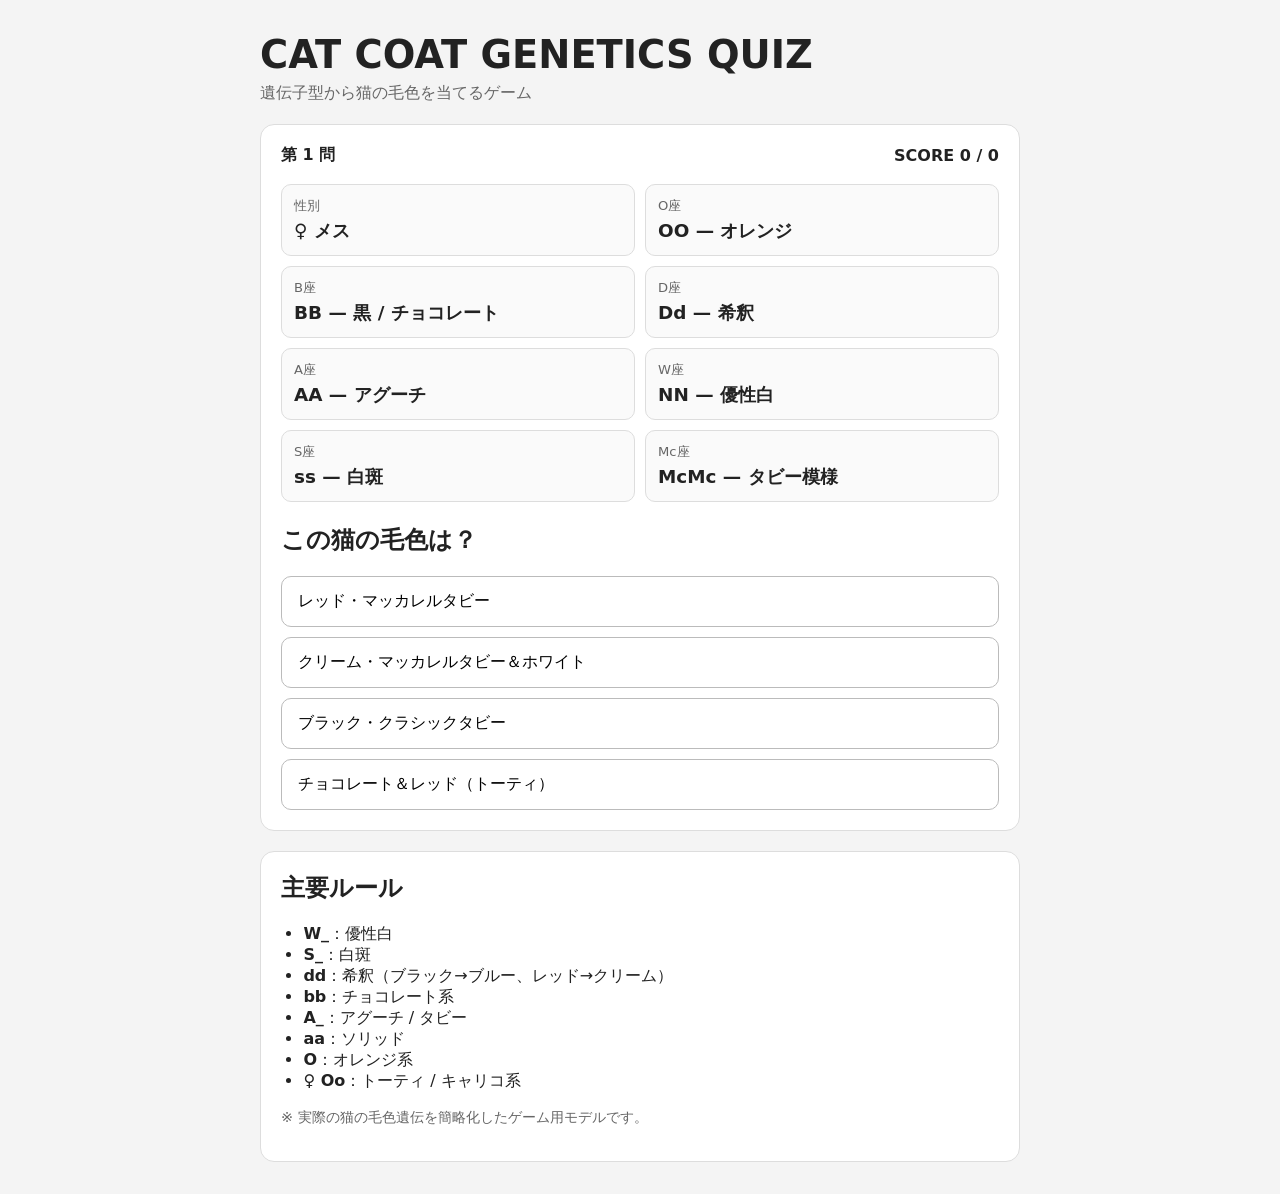
==== index.html @ fb50457b "Deploy site to GitHub Pages" ====
<!DOCTYPE html>
<html lang="ja">
<head>
  <meta charset="UTF-8" />
  <meta name="viewport" content="width=device-width, initial-scale=1.0" />
  <title>Cat Coat Genetics Quiz</title>
  <link rel="stylesheet" href="style.css" />
</head>
<body>
  <main class="app">
    <header>
      <h1>CAT COAT GENETICS QUIZ</h1>
      <p>遺伝子型から猫の毛色を当てるゲーム</p>
    </header>

    <section class="card">
      <div class="top-row">
        <div id="questionNumber" class="badge">第 1 問</div>
        <div id="score" class="score">SCORE 0 / 0</div>
      </div>

      <div id="genome" class="genome"></div>

      <h2>この猫の毛色は？</h2>
      <div id="choices" class="choices"></div>

      <section id="result" class="result hidden">
        <div id="resultTitle" class="result-title"></div>
        <div id="correctAnswer" class="correct-answer"></div>
        <h3>判定理由</h3>
        <ul id="explanation"></ul>
        <button id="nextButton" type="button">次の問題</button>
      </section>
    </section>

    <section class="rules">
      <h2>主要ルール</h2>
      <ul>
        <li><strong>W_</strong>：優性白</li>
        <li><strong>S_</strong>：白斑</li>
        <li><strong>dd</strong>：希釈（ブラック→ブルー、レッド→クリーム）</li>
        <li><strong>bb</strong>：チョコレート系</li>
        <li><strong>A_</strong>：アグーチ / タビー</li>
        <li><strong>aa</strong>：ソリッド</li>
        <li><strong>O</strong>：オレンジ系</li>
        <li><strong>♀ Oo</strong>：トーティ / キャリコ系</li>
      </ul>
      <p class="note">※ 実際の猫の毛色遺伝を簡略化したゲーム用モデルです。</p>
    </section>
  </main>

  <script src="app.js"></script>
</body>
</html>
---- style.css ----
* {
  box-sizing: border-box;
}

:root {
  font-family: system-ui, -apple-system, BlinkMacSystemFont, "Segoe UI", sans-serif;
  color: #222;
  background: #f4f4f4;
}

body {
  margin: 0;
}

.app {
  width: min(760px, calc(100% - 32px));
  margin: 32px auto;
}

header {
  margin-bottom: 20px;
}

header h1 {
  margin: 0 0 6px;
  font-size: clamp(1.6rem, 4vw, 2.4rem);
}

header p {
  margin: 0;
  color: #666;
}

.card,
.rules {
  background: #fff;
  border: 1px solid #ddd;
  border-radius: 14px;
  padding: 20px;
  margin-bottom: 20px;
}

.top-row {
  display: flex;
  justify-content: space-between;
  gap: 12px;
  align-items: center;
  margin-bottom: 18px;
}

.badge,
.score {
  font-weight: 700;
}

.genome {
  display: grid;
  grid-template-columns: repeat(2, minmax(0, 1fr));
  gap: 10px;
  margin-bottom: 22px;
}

.gene {
  border: 1px solid #ddd;
  border-radius: 10px;
  padding: 12px;
  background: #fafafa;
}

.gene .label {
  display: block;
  font-size: 0.82rem;
  color: #666;
}

.gene .value {
  display: block;
  margin-top: 3px;
  font-size: 1.15rem;
  font-weight: 700;
}

h2 {
  margin-top: 0;
}

.choices {
  display: grid;
  gap: 10px;
}

.choice {
  width: 100%;
  text-align: left;
  border: 1px solid #bbb;
  background: #fff;
  border-radius: 10px;
  padding: 14px 16px;
  font-size: 1rem;
  cursor: pointer;
}

.choice:hover:not(:disabled) {
  background: #f1f1f1;
}

.choice:disabled {
  cursor: default;
}

.choice.correct {
  border-color: #2f7d32;
  background: #eaf6ea;
}

.choice.wrong {
  border-color: #a33;
  background: #fdeaea;
}

.result {
  margin-top: 20px;
  border-top: 1px solid #ddd;
  padding-top: 18px;
}

.hidden {
  display: none;
}

.result-title {
  font-size: 1.25rem;
  font-weight: 800;
  margin-bottom: 8px;
}

.correct-answer {
  margin-bottom: 14px;
}

#nextButton {
  border: 0;
  border-radius: 10px;
  padding: 12px 18px;
  font-weight: 700;
  cursor: pointer;
}

.rules ul {
  padding-left: 1.4rem;
}

.note {
  color: #666;
  font-size: 0.9rem;
}

@media (max-width: 560px) {
  .app {
    width: min(100% - 20px, 760px);
    margin: 16px auto;
  }

  .genome {
    grid-template-columns: 1fr;
  }

  .card,
  .rules {
    padding: 16px;
  }
}
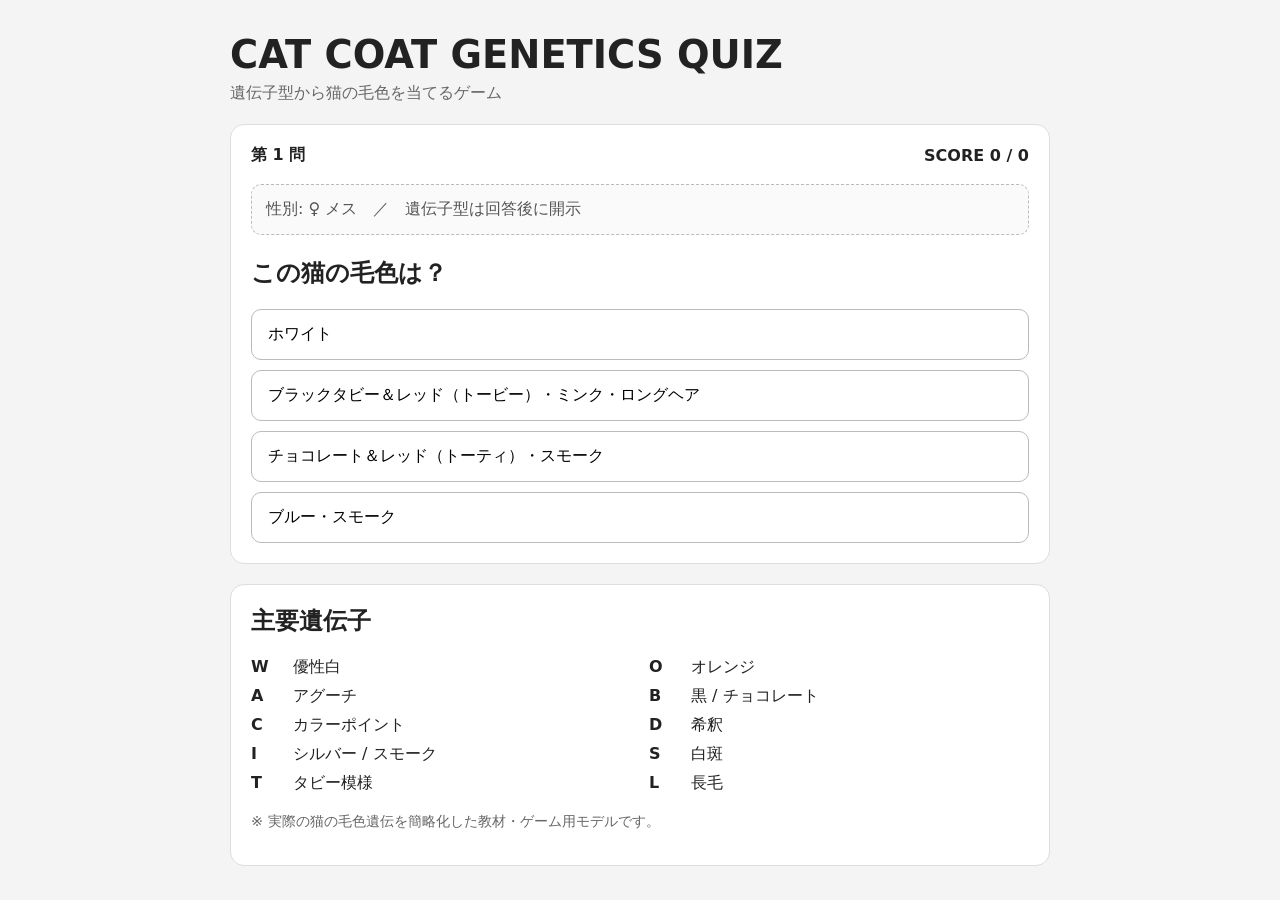
==== commit 9ae8305c: "Update genetics quiz" ====
--- a/index.html
+++ b/index.html
@@ -19,7 +19,7 @@
         <div id="score" class="score">SCORE 0 / 0</div>
       </div>
 
-      <div id="genome" class="genome"></div>
+      <div id="catHint" class="cat-hint"></div>
 
       <h2>この猫の毛色は？</h2>
       <div id="choices" class="choices"></div>
@@ -27,25 +27,32 @@
       <section id="result" class="result hidden">
         <div id="resultTitle" class="result-title"></div>
         <div id="correctAnswer" class="correct-answer"></div>
+
+        <h3>遺伝子型</h3>
+        <div id="genome" class="genome"></div>
+
         <h3>判定理由</h3>
         <ul id="explanation"></ul>
+
         <button id="nextButton" type="button">次の問題</button>
       </section>
     </section>
 
     <section class="rules">
-      <h2>主要ルール</h2>
-      <ul>
-        <li><strong>W_</strong>：優性白</li>
-        <li><strong>S_</strong>：白斑</li>
-        <li><strong>dd</strong>：希釈（ブラック→ブルー、レッド→クリーム）</li>
-        <li><strong>bb</strong>：チョコレート系</li>
-        <li><strong>A_</strong>：アグーチ / タビー</li>
-        <li><strong>aa</strong>：ソリッド</li>
-        <li><strong>O</strong>：オレンジ系</li>
-        <li><strong>♀ Oo</strong>：トーティ / キャリコ系</li>
-      </ul>
-      <p class="note">※ 実際の猫の毛色遺伝を簡略化したゲーム用モデルです。</p>
+      <h2>主要遺伝子</h2>
+      <div class="rule-grid">
+        <div><strong>W</strong><span>優性白</span></div>
+        <div><strong>O</strong><span>オレンジ</span></div>
+        <div><strong>A</strong><span>アグーチ</span></div>
+        <div><strong>B</strong><span>黒 / チョコレート</span></div>
+        <div><strong>C</strong><span>カラーポイント</span></div>
+        <div><strong>D</strong><span>希釈</span></div>
+        <div><strong>I</strong><span>シルバー / スモーク</span></div>
+        <div><strong>S</strong><span>白斑</span></div>
+        <div><strong>T</strong><span>タビー模様</span></div>
+        <div><strong>L</strong><span>長毛</span></div>
+      </div>
+      <p class="note">※ 実際の猫の毛色遺伝を簡略化した教材・ゲーム用モデルです。</p>
     </section>
   </main>
 
--- a/style.css
+++ b/style.css
@@ -13,7 +13,7 @@
 }
 
 .app {
-  width: min(760px, calc(100% - 32px));
+  width: min(820px, calc(100% - 32px));
   margin: 32px auto;
 }
 
@@ -53,6 +53,15 @@
   font-weight: 700;
 }
 
+.cat-hint {
+  margin-bottom: 22px;
+  padding: 14px;
+  border: 1px dashed #bbb;
+  border-radius: 10px;
+  background: #fafafa;
+  color: #555;
+}
+
 .genome {
   display: grid;
   grid-template-columns: repeat(2, minmax(0, 1fr));
@@ -61,23 +70,29 @@
 }
 
 .gene {
+  display: grid;
+  grid-template-columns: 42px 95px 1fr;
+  gap: 10px;
+  align-items: center;
   border: 1px solid #ddd;
   border-radius: 10px;
-  padding: 12px;
+  padding: 11px 12px;
   background: #fafafa;
 }
 
-.gene .label {
-  display: block;
-  font-size: 0.82rem;
+.gene-symbol {
+  font-size: 1.1rem;
+  font-weight: 800;
+}
+
+.gene-value {
+  font-family: ui-monospace, SFMono-Regular, Menlo, monospace;
+  font-weight: 700;
+}
+
+.gene-label {
   color: #666;
-}
-
-.gene .value {
-  display: block;
-  margin-top: 3px;
-  font-size: 1.15rem;
-  font-weight: 700;
+  font-size: 0.9rem;
 }
 
 h2 {
@@ -135,7 +150,7 @@
 }
 
 .correct-answer {
-  margin-bottom: 14px;
+  margin-bottom: 18px;
 }
 
 #nextButton {
@@ -146,23 +161,37 @@
   cursor: pointer;
 }
 
-.rules ul {
-  padding-left: 1.4rem;
+.rule-grid {
+  display: grid;
+  grid-template-columns: repeat(2, minmax(0, 1fr));
+  gap: 8px 18px;
+}
+
+.rule-grid div {
+  display: grid;
+  grid-template-columns: 34px 1fr;
+  gap: 8px;
 }
 
 .note {
+  margin-top: 18px;
   color: #666;
   font-size: 0.9rem;
 }
 
-@media (max-width: 560px) {
+@media (max-width: 600px) {
   .app {
-    width: min(100% - 20px, 760px);
+    width: min(100% - 20px, 820px);
     margin: 16px auto;
   }
 
-  .genome {
+  .genome,
+  .rule-grid {
     grid-template-columns: 1fr;
+  }
+
+  .gene {
+    grid-template-columns: 36px 85px 1fr;
   }
 
   .card,
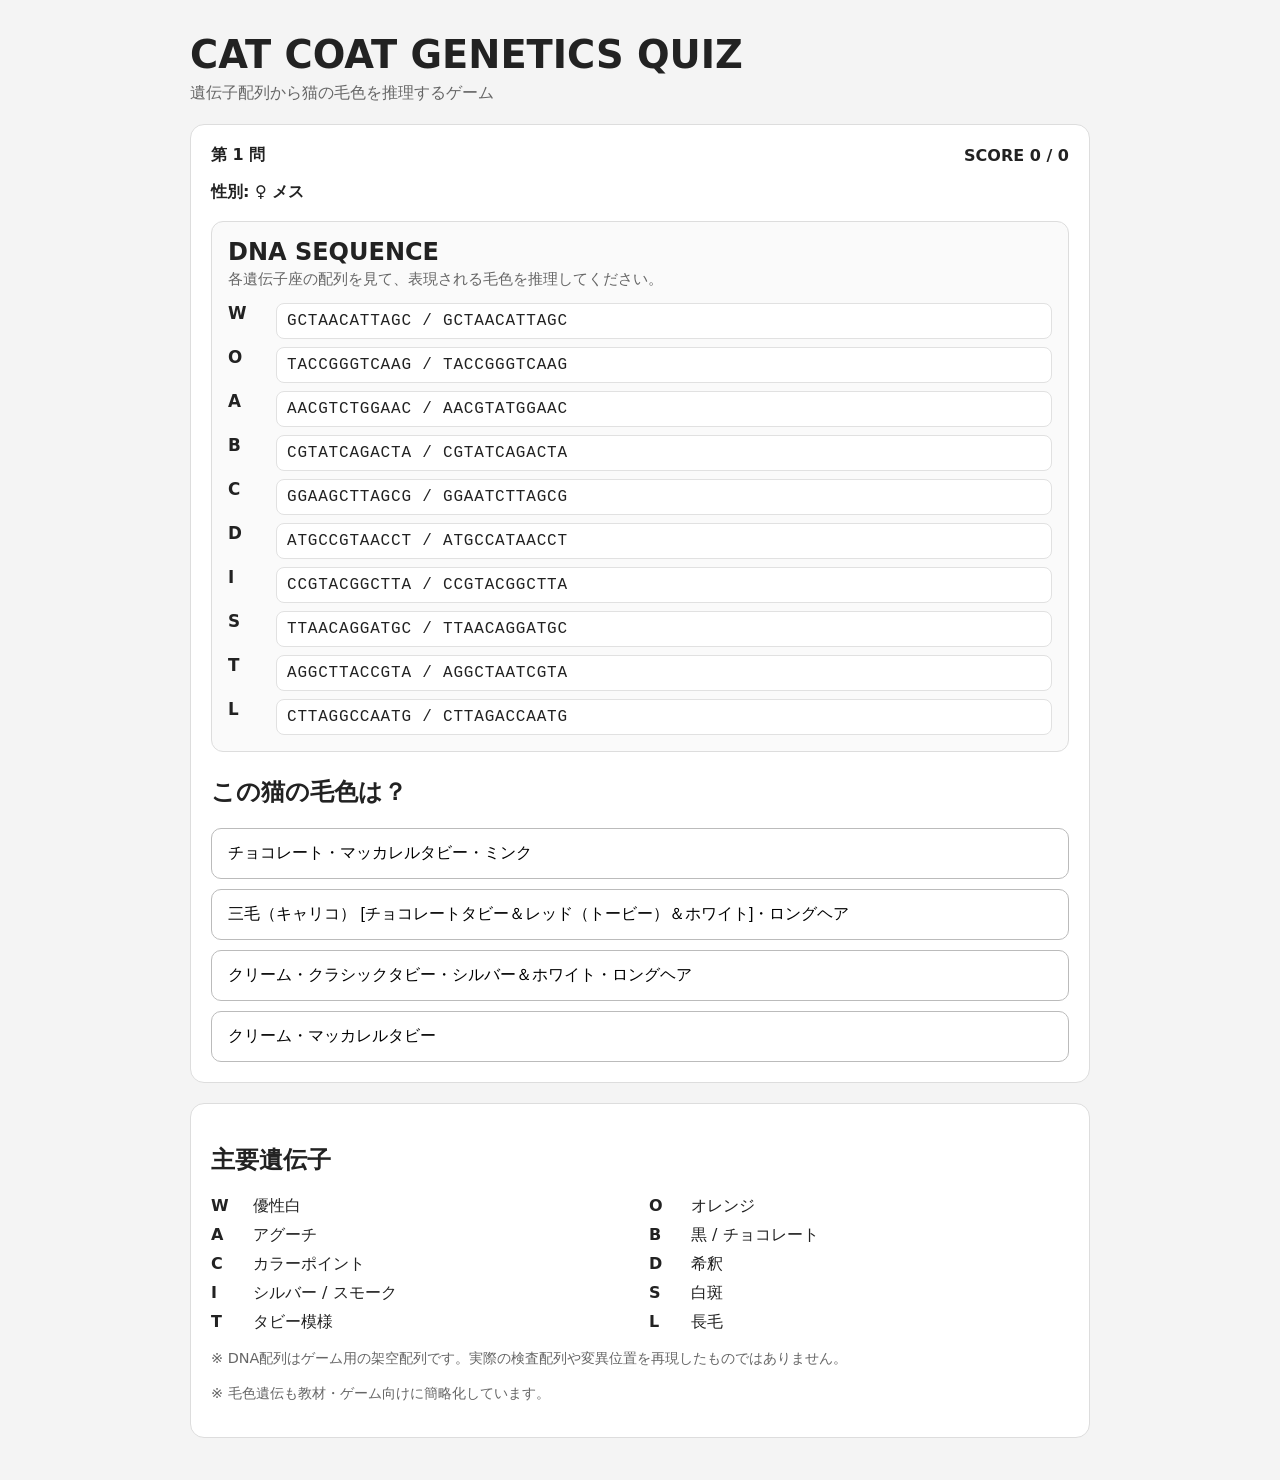
==== commit 70f0c0ff: "Show DNA sequences before answer" ====
--- a/index.html
+++ b/index.html
@@ -10,7 +10,7 @@
   <main class="app">
     <header>
       <h1>CAT COAT GENETICS QUIZ</h1>
-      <p>遺伝子型から猫の毛色を当てるゲーム</p>
+      <p>遺伝子配列から猫の毛色を推理するゲーム</p>
     </header>
 
     <section class="card">
@@ -19,7 +19,15 @@
         <div id="score" class="score">SCORE 0 / 0</div>
       </div>
 
-      <div id="catHint" class="cat-hint"></div>
+      <div id="sexHint" class="sex-hint"></div>
+
+      <section class="sequence-panel">
+        <h2>DNA SEQUENCE</h2>
+        <p class="sequence-help">
+          各遺伝子座の配列を見て、表現される毛色を推理してください。
+        </p>
+        <div id="sequences" class="sequences"></div>
+      </section>
 
       <h2>この猫の毛色は？</h2>
       <div id="choices" class="choices"></div>
@@ -52,7 +60,12 @@
         <div><strong>T</strong><span>タビー模様</span></div>
         <div><strong>L</strong><span>長毛</span></div>
       </div>
-      <p class="note">※ 実際の猫の毛色遺伝を簡略化した教材・ゲーム用モデルです。</p>
+      <p class="note">
+        ※ DNA配列はゲーム用の架空配列です。実際の検査配列や変異位置を再現したものではありません。
+      </p>
+      <p class="note">
+        ※ 毛色遺伝も教材・ゲーム向けに簡略化しています。
+      </p>
     </section>
   </main>
 
--- a/style.css
+++ b/style.css
@@ -13,7 +13,7 @@
 }
 
 .app {
-  width: min(820px, calc(100% - 32px));
+  width: min(900px, calc(100% - 32px));
   margin: 32px auto;
 }
 
@@ -45,7 +45,7 @@
   justify-content: space-between;
   gap: 12px;
   align-items: center;
-  margin-bottom: 18px;
+  margin-bottom: 16px;
 }
 
 .badge,
@@ -53,50 +53,54 @@
   font-weight: 700;
 }
 
-.cat-hint {
-  margin-bottom: 22px;
-  padding: 14px;
-  border: 1px dashed #bbb;
-  border-radius: 10px;
+.sex-hint {
+  margin-bottom: 18px;
+  font-weight: 700;
+}
+
+.sequence-panel {
+  border: 1px solid #ddd;
+  border-radius: 12px;
+  padding: 16px;
+  margin-bottom: 24px;
   background: #fafafa;
-  color: #555;
-}
-
-.genome {
-  display: grid;
-  grid-template-columns: repeat(2, minmax(0, 1fr));
-  gap: 10px;
-  margin-bottom: 22px;
-}
-
-.gene {
-  display: grid;
-  grid-template-columns: 42px 95px 1fr;
-  gap: 10px;
-  align-items: center;
-  border: 1px solid #ddd;
-  border-radius: 10px;
-  padding: 11px 12px;
-  background: #fafafa;
-}
-
-.gene-symbol {
-  font-size: 1.1rem;
+}
+
+.sequence-panel h2 {
+  margin: 0 0 4px;
+}
+
+.sequence-help {
+  margin: 0 0 14px;
+  color: #666;
+  font-size: 0.92rem;
+}
+
+.sequences {
+  display: grid;
+  gap: 8px;
+}
+
+.sequence-row {
+  display: grid;
+  grid-template-columns: 38px 1fr;
+  gap: 10px;
+  align-items: start;
+}
+
+.sequence-symbol {
   font-weight: 800;
-}
-
-.gene-value {
-  font-family: ui-monospace, SFMono-Regular, Menlo, monospace;
-  font-weight: 700;
-}
-
-.gene-label {
-  color: #666;
-  font-size: 0.9rem;
-}
-
-h2 {
-  margin-top: 0;
+  font-size: 1.05rem;
+}
+
+.sequence-value {
+  font-family: ui-monospace, SFMono-Regular, Menlo, Monaco, Consolas, monospace;
+  word-break: break-all;
+  letter-spacing: 0.05em;
+  background: #fff;
+  border: 1px solid #e1e1e1;
+  border-radius: 8px;
+  padding: 8px 10px;
 }
 
 .choices {
@@ -134,7 +138,7 @@
 }
 
 .result {
-  margin-top: 20px;
+  margin-top: 22px;
   border-top: 1px solid #ddd;
   padding-top: 18px;
 }
@@ -153,6 +157,39 @@
   margin-bottom: 18px;
 }
 
+.genome {
+  display: grid;
+  grid-template-columns: repeat(2, minmax(0, 1fr));
+  gap: 10px;
+  margin-bottom: 22px;
+}
+
+.gene {
+  display: grid;
+  grid-template-columns: 42px 95px 1fr;
+  gap: 10px;
+  align-items: center;
+  border: 1px solid #ddd;
+  border-radius: 10px;
+  padding: 11px 12px;
+  background: #fafafa;
+}
+
+.gene-symbol {
+  font-size: 1.1rem;
+  font-weight: 800;
+}
+
+.gene-value {
+  font-family: ui-monospace, SFMono-Regular, Menlo, monospace;
+  font-weight: 700;
+}
+
+.gene-label {
+  color: #666;
+  font-size: 0.9rem;
+}
+
 #nextButton {
   border: 0;
   border-radius: 10px;
@@ -174,14 +211,14 @@
 }
 
 .note {
-  margin-top: 18px;
+  margin-top: 16px;
   color: #666;
   font-size: 0.9rem;
 }
 
-@media (max-width: 600px) {
+@media (max-width: 640px) {
   .app {
-    width: min(100% - 20px, 820px);
+    width: min(100% - 20px, 900px);
     margin: 16px auto;
   }
 
@@ -198,4 +235,8 @@
   .rules {
     padding: 16px;
   }
-}
+
+  .sequence-row {
+    grid-template-columns: 30px 1fr;
+  }
+}
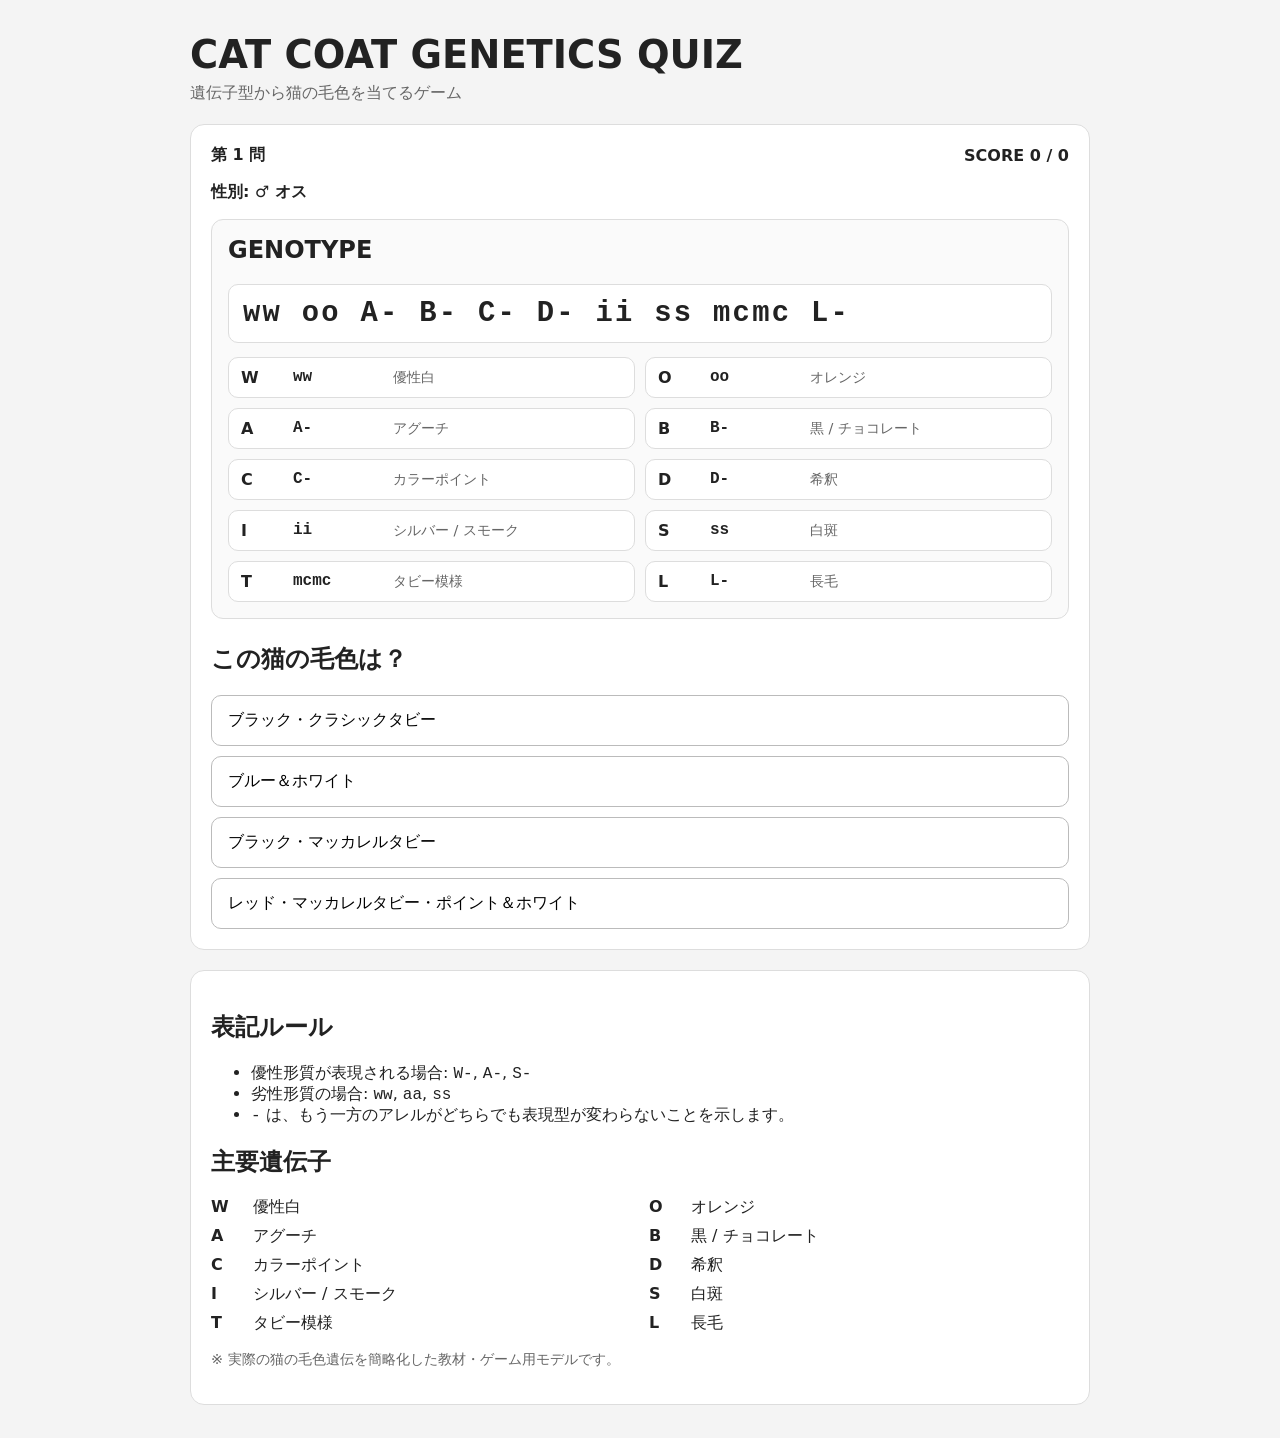
==== commit b61f8c2d: "Show genotype in quiz" ====
--- a/index.html
+++ b/index.html
@@ -10,7 +10,7 @@
   <main class="app">
     <header>
       <h1>CAT COAT GENETICS QUIZ</h1>
-      <p>遺伝子配列から猫の毛色を推理するゲーム</p>
+      <p>遺伝子型から猫の毛色を当てるゲーム</p>
     </header>
 
     <section class="card">
@@ -21,12 +21,10 @@
 
       <div id="sexHint" class="sex-hint"></div>
 
-      <section class="sequence-panel">
-        <h2>DNA SEQUENCE</h2>
-        <p class="sequence-help">
-          各遺伝子座の配列を見て、表現される毛色を推理してください。
-        </p>
-        <div id="sequences" class="sequences"></div>
+      <section class="genotype-panel">
+        <h2>GENOTYPE</h2>
+        <div id="genotypeSummary" class="genotype-summary"></div>
+        <div id="genome" class="genome"></div>
       </section>
 
       <h2>この猫の毛色は？</h2>
@@ -36,9 +34,6 @@
         <div id="resultTitle" class="result-title"></div>
         <div id="correctAnswer" class="correct-answer"></div>
 
-        <h3>遺伝子型</h3>
-        <div id="genome" class="genome"></div>
-
         <h3>判定理由</h3>
         <ul id="explanation"></ul>
 
@@ -47,6 +42,13 @@
     </section>
 
     <section class="rules">
+      <h2>表記ルール</h2>
+      <ul>
+        <li>優性形質が表現される場合: <code>W-</code>, <code>A-</code>, <code>S-</code></li>
+        <li>劣性形質の場合: <code>ww</code>, <code>aa</code>, <code>ss</code></li>
+        <li><code>-</code> は、もう一方のアレルがどちらでも表現型が変わらないことを示します。</li>
+      </ul>
+
       <h2>主要遺伝子</h2>
       <div class="rule-grid">
         <div><strong>W</strong><span>優性白</span></div>
@@ -60,12 +62,8 @@
         <div><strong>T</strong><span>タビー模様</span></div>
         <div><strong>L</strong><span>長毛</span></div>
       </div>
-      <p class="note">
-        ※ DNA配列はゲーム用の架空配列です。実際の検査配列や変異位置を再現したものではありません。
-      </p>
-      <p class="note">
-        ※ 毛色遺伝も教材・ゲーム向けに簡略化しています。
-      </p>
+
+      <p class="note">※ 実際の猫の毛色遺伝を簡略化した教材・ゲーム用モデルです。</p>
     </section>
   </main>
 
--- a/style.css
+++ b/style.css
@@ -49,16 +49,16 @@
 }
 
 .badge,
-.score {
+.score,
+.sex-hint {
   font-weight: 700;
 }
 
 .sex-hint {
-  margin-bottom: 18px;
-  font-weight: 700;
-}
-
-.sequence-panel {
+  margin-bottom: 16px;
+}
+
+.genotype-panel {
   border: 1px solid #ddd;
   border-radius: 12px;
   padding: 16px;
@@ -66,41 +66,52 @@
   background: #fafafa;
 }
 
-.sequence-panel h2 {
-  margin: 0 0 4px;
-}
-
-.sequence-help {
-  margin: 0 0 14px;
+.genotype-panel h2 {
+  margin-top: 0;
+}
+
+.genotype-summary {
+  font-family: ui-monospace, SFMono-Regular, Menlo, Monaco, Consolas, monospace;
+  font-size: clamp(1.2rem, 3vw, 1.8rem);
+  font-weight: 800;
+  letter-spacing: 0.08em;
+  padding: 12px 14px;
+  margin-bottom: 14px;
+  background: #fff;
+  border: 1px solid #ddd;
+  border-radius: 10px;
+  overflow-wrap: anywhere;
+}
+
+.genome {
+  display: grid;
+  grid-template-columns: repeat(2, minmax(0, 1fr));
+  gap: 10px;
+}
+
+.gene {
+  display: grid;
+  grid-template-columns: 42px 90px 1fr;
+  gap: 10px;
+  align-items: center;
+  border: 1px solid #ddd;
+  border-radius: 10px;
+  padding: 10px 12px;
+  background: #fff;
+}
+
+.gene-symbol {
+  font-weight: 800;
+}
+
+.gene-value {
+  font-family: ui-monospace, SFMono-Regular, Menlo, Monaco, Consolas, monospace;
+  font-weight: 800;
+}
+
+.gene-label {
   color: #666;
-  font-size: 0.92rem;
-}
-
-.sequences {
-  display: grid;
-  gap: 8px;
-}
-
-.sequence-row {
-  display: grid;
-  grid-template-columns: 38px 1fr;
-  gap: 10px;
-  align-items: start;
-}
-
-.sequence-symbol {
-  font-weight: 800;
-  font-size: 1.05rem;
-}
-
-.sequence-value {
-  font-family: ui-monospace, SFMono-Regular, Menlo, Monaco, Consolas, monospace;
-  word-break: break-all;
-  letter-spacing: 0.05em;
-  background: #fff;
-  border: 1px solid #e1e1e1;
-  border-radius: 8px;
-  padding: 8px 10px;
+  font-size: 0.9rem;
 }
 
 .choices {
@@ -157,39 +168,6 @@
   margin-bottom: 18px;
 }
 
-.genome {
-  display: grid;
-  grid-template-columns: repeat(2, minmax(0, 1fr));
-  gap: 10px;
-  margin-bottom: 22px;
-}
-
-.gene {
-  display: grid;
-  grid-template-columns: 42px 95px 1fr;
-  gap: 10px;
-  align-items: center;
-  border: 1px solid #ddd;
-  border-radius: 10px;
-  padding: 11px 12px;
-  background: #fafafa;
-}
-
-.gene-symbol {
-  font-size: 1.1rem;
-  font-weight: 800;
-}
-
-.gene-value {
-  font-family: ui-monospace, SFMono-Regular, Menlo, monospace;
-  font-weight: 700;
-}
-
-.gene-label {
-  color: #666;
-  font-size: 0.9rem;
-}
-
 #nextButton {
   border: 0;
   border-radius: 10px;
@@ -208,6 +186,10 @@
   display: grid;
   grid-template-columns: 34px 1fr;
   gap: 8px;
+}
+
+code {
+  font-family: ui-monospace, SFMono-Regular, Menlo, Monaco, Consolas, monospace;
 }
 
 .note {
@@ -228,15 +210,11 @@
   }
 
   .gene {
-    grid-template-columns: 36px 85px 1fr;
+    grid-template-columns: 36px 80px 1fr;
   }
 
   .card,
   .rules {
     padding: 16px;
   }
-
-  .sequence-row {
-    grid-template-columns: 30px 1fr;
-  }
-}
+}
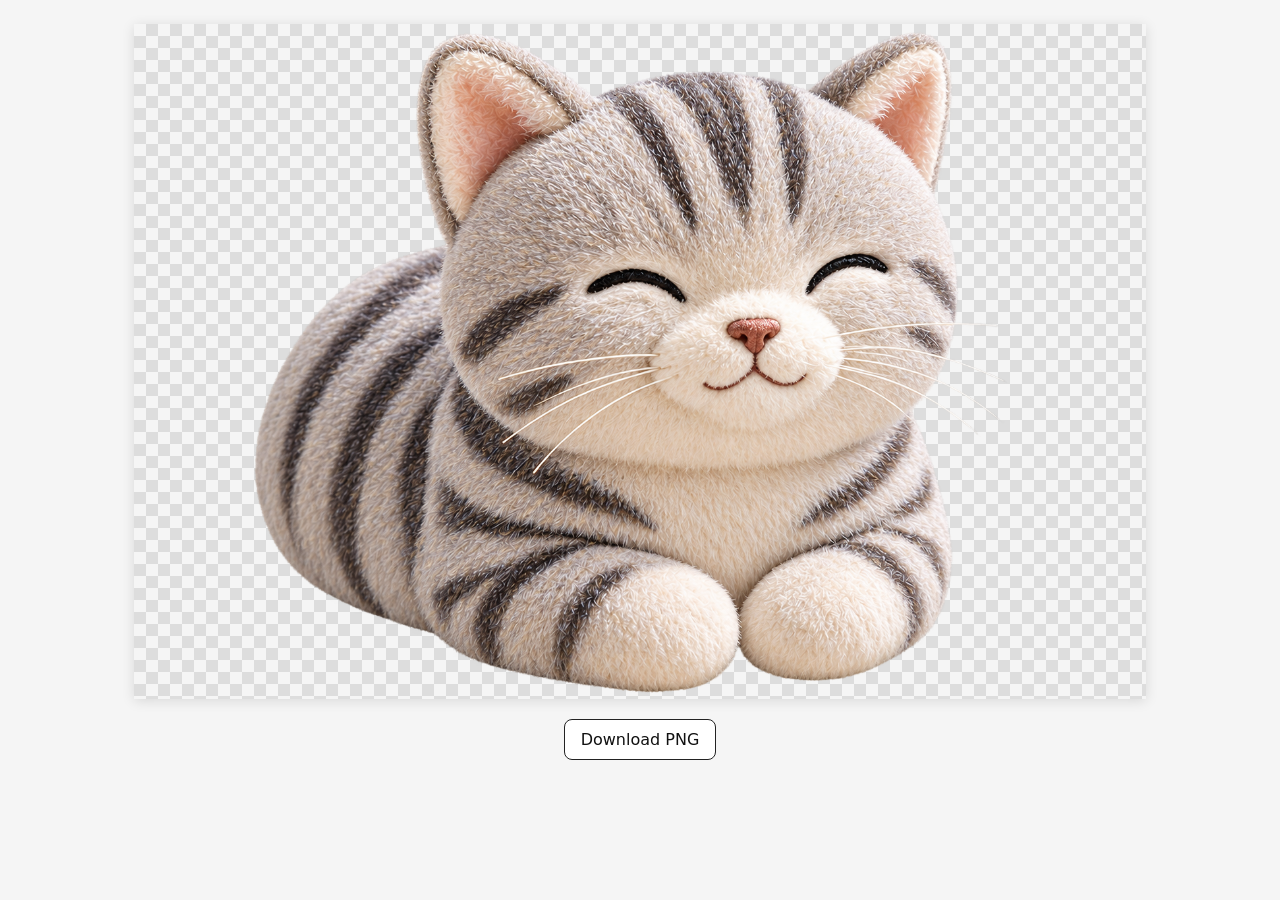
==== commit 5188476d: "Deploy site to GitHub Pages" ====
--- a/index.html
+++ b/index.html
@@ -1,72 +1,58 @@
-<!DOCTYPE html>
+<!doctype html>
 <html lang="ja">
 <head>
-  <meta charset="UTF-8" />
-  <meta name="viewport" content="width=device-width, initial-scale=1.0" />
-  <title>Cat Coat Genetics Quiz</title>
-  <link rel="stylesheet" href="style.css" />
+  <meta charset="utf-8">
+  <meta name="viewport" content="width=device-width, initial-scale=1">
+  <title>Sabatora0843.png</title>
+  <style>
+    html, body {
+      margin: 0;
+      min-height: 100%;
+      background: #f5f5f5;
+      font-family: system-ui, -apple-system, BlinkMacSystemFont, "Segoe UI", sans-serif;
+    }
+    body {
+      display: grid;
+      place-items: center;
+      padding: 24px;
+      box-sizing: border-box;
+    }
+    main {
+      display: grid;
+      gap: 20px;
+      justify-items: center;
+    }
+    .preview {
+      max-width: min(90vw, 1024px);
+      max-height: 75vh;
+      object-fit: contain;
+      background-image:
+        linear-gradient(45deg, #ddd 25%, transparent 25%),
+        linear-gradient(-45deg, #ddd 25%, transparent 25%),
+        linear-gradient(45deg, transparent 75%, #ddd 75%),
+        linear-gradient(-45deg, transparent 75%, #ddd 75%);
+      background-size: 24px 24px;
+      background-position: 0 0, 0 12px, 12px -12px, -12px 0;
+      box-shadow: 0 2px 12px rgba(0,0,0,.12);
+    }
+    a {
+      display: inline-block;
+      padding: 10px 16px;
+      border: 1px solid #222;
+      border-radius: 8px;
+      color: #111;
+      background: #fff;
+      text-decoration: none;
+    }
+    a:hover {
+      background: #eee;
+    }
+  </style>
 </head>
 <body>
-  <main class="app">
-    <header>
-      <h1>CAT COAT GENETICS QUIZ</h1>
-      <p>遺伝子型から猫の毛色を当てるゲーム</p>
-    </header>
-
-    <section class="card">
-      <div class="top-row">
-        <div id="questionNumber" class="badge">第 1 問</div>
-        <div id="score" class="score">SCORE 0 / 0</div>
-      </div>
-
-      <div id="sexHint" class="sex-hint"></div>
-
-      <section class="genotype-panel">
-        <h2>GENOTYPE</h2>
-        <div id="genotypeSummary" class="genotype-summary"></div>
-        <div id="genome" class="genome"></div>
-      </section>
-
-      <h2>この猫の毛色は？</h2>
-      <div id="choices" class="choices"></div>
-
-      <section id="result" class="result hidden">
-        <div id="resultTitle" class="result-title"></div>
-        <div id="correctAnswer" class="correct-answer"></div>
-
-        <h3>判定理由</h3>
-        <ul id="explanation"></ul>
-
-        <button id="nextButton" type="button">次の問題</button>
-      </section>
-    </section>
-
-    <section class="rules">
-      <h2>表記ルール</h2>
-      <ul>
-        <li>優性形質が表現される場合: <code>W-</code>, <code>A-</code>, <code>S-</code></li>
-        <li>劣性形質の場合: <code>ww</code>, <code>aa</code>, <code>ss</code></li>
-        <li><code>-</code> は、もう一方のアレルがどちらでも表現型が変わらないことを示します。</li>
-      </ul>
-
-      <h2>主要遺伝子</h2>
-      <div class="rule-grid">
-        <div><strong>W</strong><span>優性白</span></div>
-        <div><strong>O</strong><span>オレンジ</span></div>
-        <div><strong>A</strong><span>アグーチ</span></div>
-        <div><strong>B</strong><span>黒 / チョコレート</span></div>
-        <div><strong>C</strong><span>カラーポイント</span></div>
-        <div><strong>D</strong><span>希釈</span></div>
-        <div><strong>I</strong><span>シルバー / スモーク</span></div>
-        <div><strong>S</strong><span>白斑</span></div>
-        <div><strong>T</strong><span>タビー模様</span></div>
-        <div><strong>L</strong><span>長毛</span></div>
-      </div>
-
-      <p class="note">※ 実際の猫の毛色遺伝を簡略化した教材・ゲーム用モデルです。</p>
-    </section>
+  <main>
+    <img class="preview" src="images/Sabatora0843.png" alt="Sabatora0843.png preview">
+    <a href="images/Sabatora0843.png" download="Sabatora0843.png">Download PNG</a>
   </main>
-
-  <script src="app.js"></script>
 </body>
 </html>
